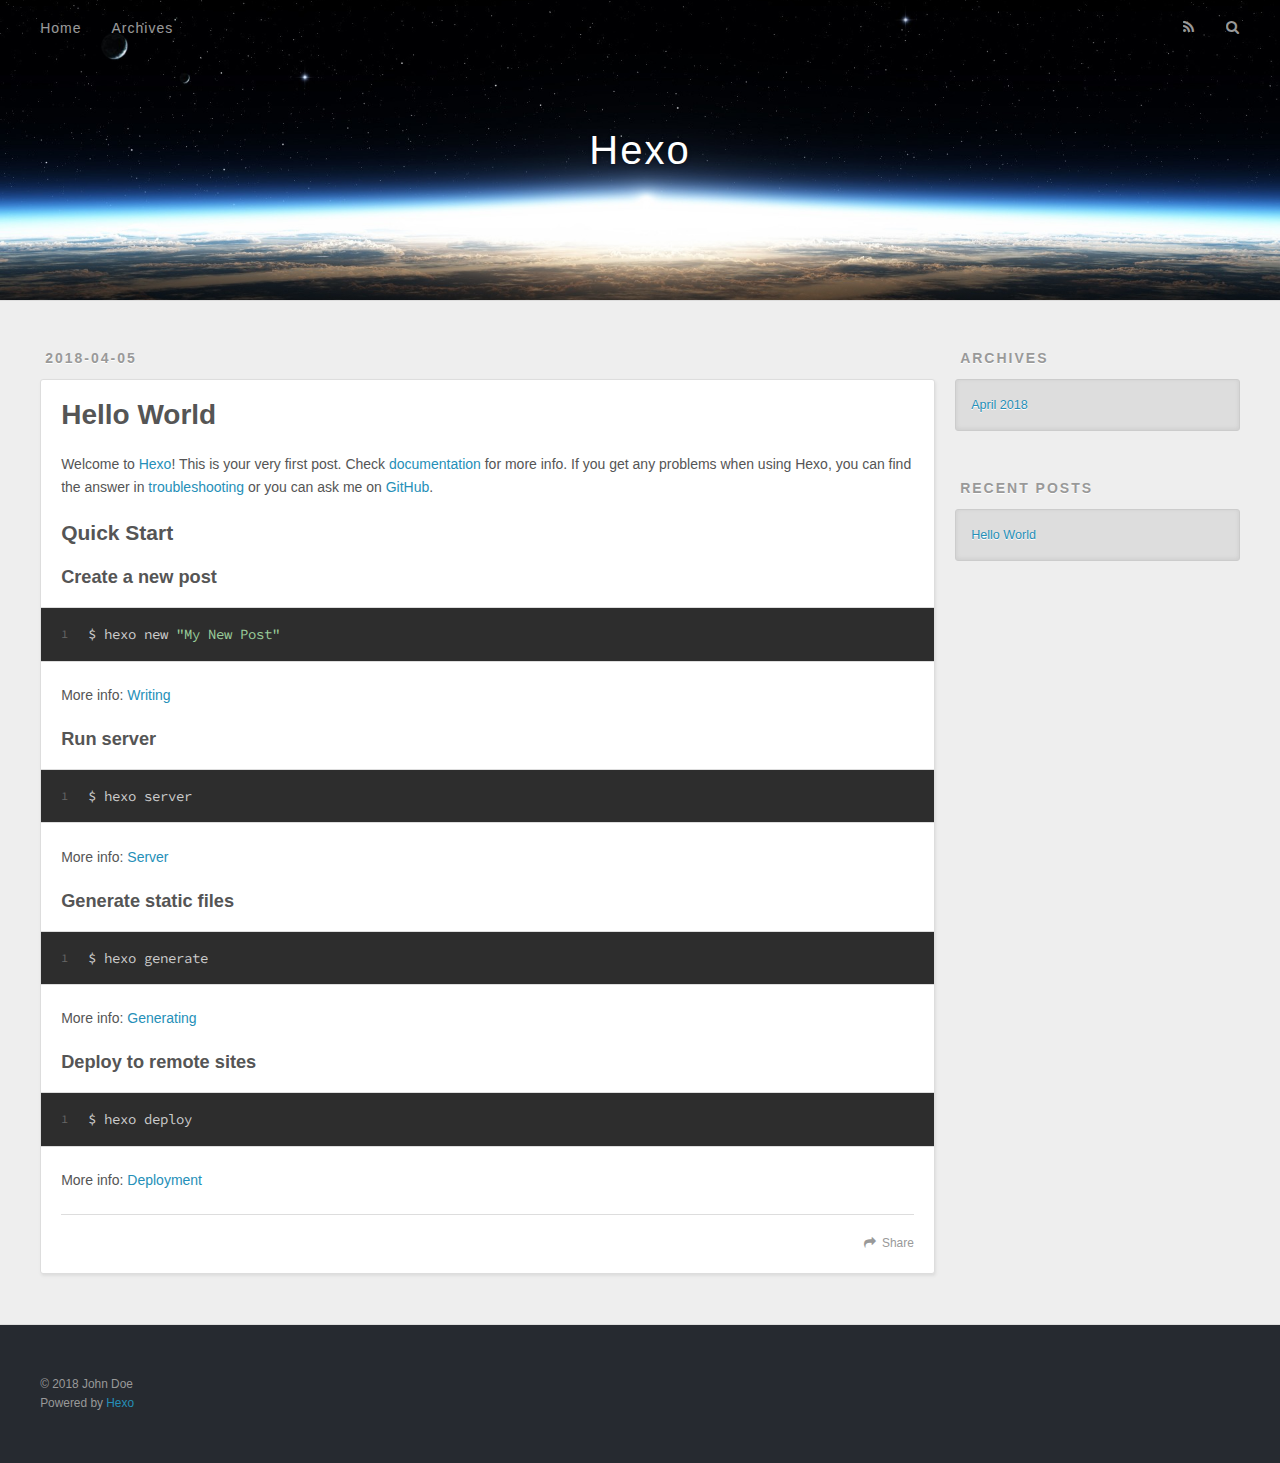
==== index.html @ ea0ecdde "Site updated: 2018-04-05 08:04:10" ====
<!DOCTYPE html>
<html>
<head>
  <meta charset="utf-8">
  

  
  <title>Hexo</title>
  <meta name="viewport" content="width=device-width, initial-scale=1, maximum-scale=1">
  <meta property="og:type" content="website">
<meta property="og:title" content="Hexo">
<meta property="og:url" content="http://yoursite.com/index.html">
<meta property="og:site_name" content="Hexo">
<meta property="og:locale" content="default">
<meta name="twitter:card" content="summary">
<meta name="twitter:title" content="Hexo">
  
    <link rel="alternate" href="/atom.xml" title="Hexo" type="application/atom+xml">
  
  
    <link rel="icon" href="/favicon.png">
  
  
    <link href="//fonts.googleapis.com/css?family=Source+Code+Pro" rel="stylesheet" type="text/css">
  
  <link rel="stylesheet" href="/css/style.css">
</head>

<body>
  <div id="container">
    <div id="wrap">
      <header id="header">
  <div id="banner"></div>
  <div id="header-outer" class="outer">
    <div id="header-title" class="inner">
      <h1 id="logo-wrap">
        <a href="/" id="logo">Hexo</a>
      </h1>
      
    </div>
    <div id="header-inner" class="inner">
      <nav id="main-nav">
        <a id="main-nav-toggle" class="nav-icon"></a>
        
          <a class="main-nav-link" href="/">Home</a>
        
          <a class="main-nav-link" href="/archives">Archives</a>
        
      </nav>
      <nav id="sub-nav">
        
          <a id="nav-rss-link" class="nav-icon" href="/atom.xml" title="RSS Feed"></a>
        
        <a id="nav-search-btn" class="nav-icon" title="Search"></a>
      </nav>
      <div id="search-form-wrap">
        <form action="//google.com/search" method="get" accept-charset="UTF-8" class="search-form"><input type="search" name="q" class="search-form-input" placeholder="Search"><button type="submit" class="search-form-submit">&#xF002;</button><input type="hidden" name="sitesearch" value="http://yoursite.com"></form>
      </div>
    </div>
  </div>
</header>
      <div class="outer">
        <section id="main">
  
    <article id="post-hello-world" class="article article-type-post" itemscope itemprop="blogPost">
  <div class="article-meta">
    <a href="/2018/04/05/hello-world/" class="article-date">
  <time datetime="2018-04-04T23:45:51.034Z" itemprop="datePublished">2018-04-05</time>
</a>
    
  </div>
  <div class="article-inner">
    
    
      <header class="article-header">
        
  
    <h1 itemprop="name">
      <a class="article-title" href="/2018/04/05/hello-world/">Hello World</a>
    </h1>
  

      </header>
    
    <div class="article-entry" itemprop="articleBody">
      
        <p>Welcome to <a href="https://hexo.io/" target="_blank" rel="noopener">Hexo</a>! This is your very first post. Check <a href="https://hexo.io/docs/" target="_blank" rel="noopener">documentation</a> for more info. If you get any problems when using Hexo, you can find the answer in <a href="https://hexo.io/docs/troubleshooting.html" target="_blank" rel="noopener">troubleshooting</a> or you can ask me on <a href="https://github.com/hexojs/hexo/issues" target="_blank" rel="noopener">GitHub</a>.</p>
<h2 id="Quick-Start"><a href="#Quick-Start" class="headerlink" title="Quick Start"></a>Quick Start</h2><h3 id="Create-a-new-post"><a href="#Create-a-new-post" class="headerlink" title="Create a new post"></a>Create a new post</h3><figure class="highlight bash"><table><tr><td class="gutter"><pre><span class="line">1</span><br></pre></td><td class="code"><pre><span class="line">$ hexo new <span class="string">"My New Post"</span></span><br></pre></td></tr></table></figure>
<p>More info: <a href="https://hexo.io/docs/writing.html" target="_blank" rel="noopener">Writing</a></p>
<h3 id="Run-server"><a href="#Run-server" class="headerlink" title="Run server"></a>Run server</h3><figure class="highlight bash"><table><tr><td class="gutter"><pre><span class="line">1</span><br></pre></td><td class="code"><pre><span class="line">$ hexo server</span><br></pre></td></tr></table></figure>
<p>More info: <a href="https://hexo.io/docs/server.html" target="_blank" rel="noopener">Server</a></p>
<h3 id="Generate-static-files"><a href="#Generate-static-files" class="headerlink" title="Generate static files"></a>Generate static files</h3><figure class="highlight bash"><table><tr><td class="gutter"><pre><span class="line">1</span><br></pre></td><td class="code"><pre><span class="line">$ hexo generate</span><br></pre></td></tr></table></figure>
<p>More info: <a href="https://hexo.io/docs/generating.html" target="_blank" rel="noopener">Generating</a></p>
<h3 id="Deploy-to-remote-sites"><a href="#Deploy-to-remote-sites" class="headerlink" title="Deploy to remote sites"></a>Deploy to remote sites</h3><figure class="highlight bash"><table><tr><td class="gutter"><pre><span class="line">1</span><br></pre></td><td class="code"><pre><span class="line">$ hexo deploy</span><br></pre></td></tr></table></figure>
<p>More info: <a href="https://hexo.io/docs/deployment.html" target="_blank" rel="noopener">Deployment</a></p>

      
    </div>
    <footer class="article-footer">
      <a data-url="http://yoursite.com/2018/04/05/hello-world/" data-id="cjflqsc130000pumabe3dm6hy" class="article-share-link">Share</a>
      
      
    </footer>
  </div>
  
</article>


  


</section>
        
          <aside id="sidebar">
  
    

  
    

  
    
  
    
  <div class="widget-wrap">
    <h3 class="widget-title">Archives</h3>
    <div class="widget">
      <ul class="archive-list"><li class="archive-list-item"><a class="archive-list-link" href="/archives/2018/04/">April 2018</a></li></ul>
    </div>
  </div>


  
    
  <div class="widget-wrap">
    <h3 class="widget-title">Recent Posts</h3>
    <div class="widget">
      <ul>
        
          <li>
            <a href="/2018/04/05/hello-world/">Hello World</a>
          </li>
        
      </ul>
    </div>
  </div>

  
</aside>
        
      </div>
      <footer id="footer">
  
  <div class="outer">
    <div id="footer-info" class="inner">
      &copy; 2018 John Doe<br>
      Powered by <a href="http://hexo.io/" target="_blank">Hexo</a>
    </div>
  </div>
</footer>
    </div>
    <nav id="mobile-nav">
  
    <a href="/" class="mobile-nav-link">Home</a>
  
    <a href="/archives" class="mobile-nav-link">Archives</a>
  
</nav>
    

<script src="//ajax.googleapis.com/ajax/libs/jquery/2.0.3/jquery.min.js"></script>


  <link rel="stylesheet" href="/fancybox/jquery.fancybox.css">
  <script src="/fancybox/jquery.fancybox.pack.js"></script>


<script src="/js/script.js"></script>



  </div>
</body>
</html>
---- css/style.css ----
body {
  width: 100%;
}
body:before,
body:after {
  content: "";
  display: table;
}
body:after {
  clear: both;
}
html,
body,
div,
span,
applet,
object,
iframe,
h1,
h2,
h3,
h4,
h5,
h6,
p,
blockquote,
pre,
a,
abbr,
acronym,
address,
big,
cite,
code,
del,
dfn,
em,
img,
ins,
kbd,
q,
s,
samp,
small,
strike,
strong,
sub,
sup,
tt,
var,
dl,
dt,
dd,
ol,
ul,
li,
fieldset,
form,
label,
legend,
table,
caption,
tbody,
tfoot,
thead,
tr,
th,
td {
  margin: 0;
  padding: 0;
  border: 0;
  outline: 0;
  font-weight: inherit;
  font-style: inherit;
  font-family: inherit;
  font-size: 100%;
  vertical-align: baseline;
}
body {
  line-height: 1;
  color: #000;
  background: #fff;
}
ol,
ul {
  list-style: none;
}
table {
  border-collapse: separate;
  border-spacing: 0;
  vertical-align: middle;
}
caption,
th,
td {
  text-align: left;
  font-weight: normal;
  vertical-align: middle;
}
a img {
  border: none;
}
input,
button {
  margin: 0;
  padding: 0;
}
input::-moz-focus-inner,
button::-moz-focus-inner {
  border: 0;
  padding: 0;
}
@font-face {
  font-family: FontAwesome;
  font-style: normal;
  font-weight: normal;
  src: url("fonts/fontawesome-webfont.eot?v=#4.0.3");
  src: url("fonts/fontawesome-webfont.eot?#iefix&v=#4.0.3") format("embedded-opentype"), url("fonts/fontawesome-webfont.woff?v=#4.0.3") format("woff"), url("fonts/fontawesome-webfont.ttf?v=#4.0.3") format("truetype"), url("fonts/fontawesome-webfont.svg#fontawesomeregular?v=#4.0.3") format("svg");
}
html,
body,
#container {
  height: 100%;
}
body {
  background: #eee;
  font: 14px -apple-system, BlinkMacSystemFont, "Segoe UI", "Roboto", "Oxygen", "Ubuntu", "Cantarell", "Fira Sans", "Droid Sans", "Helvetica Neue", sans-serif;
  -webkit-text-size-adjust: 100%;
}
.outer {
  max-width: 1220px;
  margin: 0 auto;
  padding: 0 20px;
}
.outer:before,
.outer:after {
  content: "";
  display: table;
}
.outer:after {
  clear: both;
}
.inner {
  display: inline;
  float: left;
  width: 98.33333333333333%;
  margin: 0 0.833333333333333%;
}
.left,
.alignleft {
  float: left;
}
.right,
.alignright {
  float: right;
}
.clear {
  clear: both;
}
#container {
  position: relative;
}
.mobile-nav-on {
  overflow: hidden;
}
#wrap {
  height: 100%;
  width: 100%;
  position: absolute;
  top: 0;
  left: 0;
  -webkit-transition: 0.2s ease-out;
  -moz-transition: 0.2s ease-out;
  -ms-transition: 0.2s ease-out;
  transition: 0.2s ease-out;
  z-index: 1;
  background: #eee;
}
.mobile-nav-on #wrap {
  left: 280px;
}
@media screen and (min-width: 768px) {
  #main {
    display: inline;
    float: left;
    width: 73.33333333333333%;
    margin: 0 0.833333333333333%;
  }
}
.article-date,
.article-category-link,
.archive-year,
.widget-title {
  text-decoration: none;
  text-transform: uppercase;
  letter-spacing: 2px;
  color: #999;
  margin-bottom: 1em;
  margin-left: 5px;
  line-height: 1em;
  text-shadow: 0 1px #fff;
  font-weight: bold;
}
.article-inner,
.archive-article-inner {
  background: #fff;
  -webkit-box-shadow: 1px 2px 3px #ddd;
  box-shadow: 1px 2px 3px #ddd;
  border: 1px solid #ddd;
  border-radius: 3px;
}
.article-entry h1,
.widget h1 {
  font-size: 2em;
}
.article-entry h2,
.widget h2 {
  font-size: 1.5em;
}
.article-entry h3,
.widget h3 {
  font-size: 1.3em;
}
.article-entry h4,
.widget h4 {
  font-size: 1.2em;
}
.article-entry h5,
.widget h5 {
  font-size: 1em;
}
.article-entry h6,
.widget h6 {
  font-size: 1em;
  color: #999;
}
.article-entry hr,
.widget hr {
  border: 1px dashed #ddd;
}
.article-entry strong,
.widget strong {
  font-weight: bold;
}
.article-entry em,
.widget em,
.article-entry cite,
.widget cite {
  font-style: italic;
}
.article-entry sup,
.widget sup,
.article-entry sub,
.widget sub {
  font-size: 0.75em;
  line-height: 0;
  position: relative;
  vertical-align: baseline;
}
.article-entry sup,
.widget sup {
  top: -0.5em;
}
.article-entry sub,
.widget sub {
  bottom: -0.2em;
}
.article-entry small,
.widget small {
  font-size: 0.85em;
}
.article-entry acronym,
.widget acronym,
.article-entry abbr,
.widget abbr {
  border-bottom: 1px dotted;
}
.article-entry ul,
.widget ul,
.article-entry ol,
.widget ol,
.article-entry dl,
.widget dl {
  margin: 0 20px;
  line-height: 1.6em;
}
.article-entry ul ul,
.widget ul ul,
.article-entry ol ul,
.widget ol ul,
.article-entry ul ol,
.widget ul ol,
.article-entry ol ol,
.widget ol ol {
  margin-top: 0;
  margin-bottom: 0;
}
.article-entry ul,
.widget ul {
  list-style: disc;
}
.article-entry ol,
.widget ol {
  list-style: decimal;
}
.article-entry dt,
.widget dt {
  font-weight: bold;
}
#header {
  height: 300px;
  position: relative;
  border-bottom: 1px solid #ddd;
}
#header:before,
#header:after {
  content: "";
  position: absolute;
  left: 0;
  right: 0;
  height: 40px;
}
#header:before {
  top: 0;
  background: -webkit-linear-gradient(rgba(0,0,0,0.2), transparent);
  background: -moz-linear-gradient(rgba(0,0,0,0.2), transparent);
  background: -ms-linear-gradient(rgba(0,0,0,0.2), transparent);
  background: linear-gradient(rgba(0,0,0,0.2), transparent);
}
#header:after {
  bottom: 0;
  background: -webkit-linear-gradient(transparent, rgba(0,0,0,0.2));
  background: -moz-linear-gradient(transparent, rgba(0,0,0,0.2));
  background: -ms-linear-gradient(transparent, rgba(0,0,0,0.2));
  background: linear-gradient(transparent, rgba(0,0,0,0.2));
}
#header-outer {
  height: 100%;
  position: relative;
}
#header-inner {
  position: relative;
  overflow: hidden;
}
#banner {
  position: absolute;
  top: 0;
  left: 0;
  width: 100%;
  height: 100%;
  background: url("images/banner.jpg") center #000;
  -webkit-background-size: cover;
  -moz-background-size: cover;
  background-size: cover;
  z-index: -1;
}
#header-title {
  text-align: center;
  height: 40px;
  position: absolute;
  top: 50%;
  left: 0;
  margin-top: -20px;
}
#logo,
#subtitle {
  text-decoration: none;
  color: #fff;
  font-weight: 300;
  text-shadow: 0 1px 4px rgba(0,0,0,0.3);
}
#logo {
  font-size: 40px;
  line-height: 40px;
  letter-spacing: 2px;
}
#subtitle {
  font-size: 16px;
  line-height: 16px;
  letter-spacing: 1px;
}
#subtitle-wrap {
  margin-top: 16px;
}
#main-nav {
  float: left;
  margin-left: -15px;
}
.nav-icon,
.main-nav-link {
  float: left;
  color: #fff;
  opacity: 0.6;
  text-decoration: none;
  text-shadow: 0 1px rgba(0,0,0,0.2);
  -webkit-transition: opacity 0.2s;
  -moz-transition: opacity 0.2s;
  -ms-transition: opacity 0.2s;
  transition: opacity 0.2s;
  display: block;
  padding: 20px 15px;
}
.nav-icon:hover,
.main-nav-link:hover {
  opacity: 1;
}
.nav-icon {
  font-family: FontAwesome;
  text-align: center;
  font-size: 14px;
  width: 14px;
  height: 14px;
  padding: 20px 15px;
  position: relative;
  cursor: pointer;
}
.main-nav-link {
  font-weight: 300;
  letter-spacing: 1px;
}
@media screen and (max-width: 479px) {
  .main-nav-link {
    display: none;
  }
}
#main-nav-toggle {
  display: none;
}
#main-nav-toggle:before {
  content: "\f0c9";
}
@media screen and (max-width: 479px) {
  #main-nav-toggle {
    display: block;
  }
}
#sub-nav {
  float: right;
  margin-right: -15px;
}
#nav-rss-link:before {
  content: "\f09e";
}
#nav-search-btn:before {
  content: "\f002";
}
#search-form-wrap {
  position: absolute;
  top: 15px;
  width: 150px;
  height: 30px;
  right: -150px;
  opacity: 0;
  -webkit-transition: 0.2s ease-out;
  -moz-transition: 0.2s ease-out;
  -ms-transition: 0.2s ease-out;
  transition: 0.2s ease-out;
}
#search-form-wrap.on {
  opacity: 1;
  right: 0;
}
@media screen and (max-width: 479px) {
  #search-form-wrap {
    width: 100%;
    right: -100%;
  }
}
.search-form {
  position: absolute;
  top: 0;
  left: 0;
  right: 0;
  background: #fff;
  padding: 5px 15px;
  border-radius: 15px;
  -webkit-box-shadow: 0 0 10px rgba(0,0,0,0.3);
  box-shadow: 0 0 10px rgba(0,0,0,0.3);
}
.search-form-input {
  border: none;
  background: none;
  color: #555;
  width: 100%;
  font: 13px -apple-system, BlinkMacSystemFont, "Segoe UI", "Roboto", "Oxygen", "Ubuntu", "Cantarell", "Fira Sans", "Droid Sans", "Helvetica Neue", sans-serif;
  outline: none;
}
.search-form-input::-webkit-search-results-decoration,
.search-form-input::-webkit-search-cancel-button {
  -webkit-appearance: none;
}
.search-form-submit {
  position: absolute;
  top: 50%;
  right: 10px;
  margin-top: -7px;
  font: 13px FontAwesome;
  border: none;
  background: none;
  color: #bbb;
  cursor: pointer;
}
.search-form-submit:hover,
.search-form-submit:focus {
  color: #777;
}
.article {
  margin: 50px 0;
}
.article-inner {
  overflow: hidden;
}
.article-meta:before,
.article-meta:after {
  content: "";
  display: table;
}
.article-meta:after {
  clear: both;
}
.article-date {
  float: left;
}
.article-category {
  float: left;
  line-height: 1em;
  color: #ccc;
  text-shadow: 0 1px #fff;
  margin-left: 8px;
}
.article-category:before {
  content: "\2022";
}
.article-category-link {
  margin: 0 12px 1em;
}
.article-header {
  padding: 20px 20px 0;
}
.article-title {
  text-decoration: none;
  font-size: 2em;
  font-weight: bold;
  color: #555;
  line-height: 1.1em;
  -webkit-transition: color 0.2s;
  -moz-transition: color 0.2s;
  -ms-transition: color 0.2s;
  transition: color 0.2s;
}
a.article-title:hover {
  color: #258fb8;
}
.article-entry {
  color: #555;
  padding: 0 20px;
}
.article-entry:before,
.article-entry:after {
  content: "";
  display: table;
}
.article-entry:after {
  clear: both;
}
.article-entry p,
.article-entry table {
  line-height: 1.6em;
  margin: 1.6em 0;
}
.article-entry h1,
.article-entry h2,
.article-entry h3,
.article-entry h4,
.article-entry h5,
.article-entry h6 {
  font-weight: bold;
}
.article-entry h1,
.article-entry h2,
.article-entry h3,
.article-entry h4,
.article-entry h5,
.article-entry h6 {
  line-height: 1.1em;
  margin: 1.1em 0;
}
.article-entry a {
  color: #258fb8;
  text-decoration: none;
}
.article-entry a:hover {
  text-decoration: underline;
}
.article-entry ul,
.article-entry ol,
.article-entry dl {
  margin-top: 1.6em;
  margin-bottom: 1.6em;
}
.article-entry img,
.article-entry video {
  max-width: 100%;
  height: auto;
  display: block;
  margin: auto;
}
.article-entry iframe {
  border: none;
}
.article-entry table {
  width: 100%;
  border-collapse: collapse;
  border-spacing: 0;
}
.article-entry th {
  font-weight: bold;
  border-bottom: 3px solid #ddd;
  padding-bottom: 0.5em;
}
.article-entry td {
  border-bottom: 1px solid #ddd;
  padding: 10px 0;
}
.article-entry blockquote {
  font-family: Georgia, "Times New Roman", serif;
  font-size: 1.4em;
  margin: 1.6em 20px;
  text-align: center;
}
.article-entry blockquote footer {
  font-size: 14px;
  margin: 1.6em 0;
  font-family: -apple-system, BlinkMacSystemFont, "Segoe UI", "Roboto", "Oxygen", "Ubuntu", "Cantarell", "Fira Sans", "Droid Sans", "Helvetica Neue", sans-serif;
}
.article-entry blockquote footer cite:before {
  content: "—";
  padding: 0 0.5em;
}
.article-entry .pullquote {
  text-align: left;
  width: 45%;
  margin: 0;
}
.article-entry .pullquote.left {
  margin-left: 0.5em;
  margin-right: 1em;
}
.article-entry .pullquote.right {
  margin-right: 0.5em;
  margin-left: 1em;
}
.article-entry .caption {
  color: #999;
  display: block;
  font-size: 0.9em;
  margin-top: 0.5em;
  position: relative;
  text-align: center;
}
.article-entry .video-container {
  position: relative;
  padding-top: 56.25%;
  height: 0;
  overflow: hidden;
}
.article-entry .video-container iframe,
.article-entry .video-container object,
.article-entry .video-container embed {
  position: absolute;
  top: 0;
  left: 0;
  width: 100%;
  height: 100%;
  margin-top: 0;
}
.article-more-link a {
  display: inline-block;
  line-height: 1em;
  padding: 6px 15px;
  border-radius: 15px;
  background: #eee;
  color: #999;
  text-shadow: 0 1px #fff;
  text-decoration: none;
}
.article-more-link a:hover {
  background: #258fb8;
  color: #fff;
  text-decoration: none;
  text-shadow: 0 1px #1e7293;
}
.article-footer {
  font-size: 0.85em;
  line-height: 1.6em;
  border-top: 1px solid #ddd;
  padding-top: 1.6em;
  margin: 0 20px 20px;
}
.article-footer:before,
.article-footer:after {
  content: "";
  display: table;
}
.article-footer:after {
  clear: both;
}
.article-footer a {
  color: #999;
  text-decoration: none;
}
.article-footer a:hover {
  color: #555;
}
.article-tag-list-item {
  float: left;
  margin-right: 10px;
}
.article-tag-list-link:before {
  content: "#";
}
.article-comment-link {
  float: right;
}
.article-comment-link:before {
  content: "\f075";
  font-family: FontAwesome;
  padding-right: 8px;
}
.article-share-link {
  cursor: pointer;
  float: right;
  margin-left: 20px;
}
.article-share-link:before {
  content: "\f064";
  font-family: FontAwesome;
  padding-right: 6px;
}
#article-nav {
  position: relative;
}
#article-nav:before,
#article-nav:after {
  content: "";
  display: table;
}
#article-nav:after {
  clear: both;
}
@media screen and (min-width: 768px) {
  #article-nav {
    margin: 50px 0;
  }
  #article-nav:before {
    width: 8px;
    height: 8px;
    position: absolute;
    top: 50%;
    left: 50%;
    margin-top: -4px;
    margin-left: -4px;
    content: "";
    border-radius: 50%;
    background: #ddd;
    -webkit-box-shadow: 0 1px 2px #fff;
    box-shadow: 0 1px 2px #fff;
  }
}
.article-nav-link-wrap {
  text-decoration: none;
  text-shadow: 0 1px #fff;
  color: #999;
  -webkit-box-sizing: border-box;
  -moz-box-sizing: border-box;
  box-sizing: border-box;
  margin-top: 50px;
  text-align: center;
  display: block;
}
.article-nav-link-wrap:hover {
  color: #555;
}
@media screen and (min-width: 768px) {
  .article-nav-link-wrap {
    width: 50%;
    margin-top: 0;
  }
}
@media screen and (min-width: 768px) {
  #article-nav-newer {
    float: left;
    text-align: right;
    padding-right: 20px;
  }
}
@media screen and (min-width: 768px) {
  #article-nav-older {
    float: right;
    text-align: left;
    padding-left: 20px;
  }
}
.article-nav-caption {
  text-transform: uppercase;
  letter-spacing: 2px;
  color: #ddd;
  line-height: 1em;
  font-weight: bold;
}
#article-nav-newer .article-nav-caption {
  margin-right: -2px;
}
.article-nav-title {
  font-size: 0.85em;
  line-height: 1.6em;
  margin-top: 0.5em;
}
.article-share-box {
  position: absolute;
  display: none;
  background: #fff;
  -webkit-box-shadow: 1px 2px 10px rgba(0,0,0,0.2);
  box-shadow: 1px 2px 10px rgba(0,0,0,0.2);
  border-radius: 3px;
  margin-left: -145px;
  overflow: hidden;
  z-index: 1;
}
.article-share-box.on {
  display: block;
}
.article-share-input {
  width: 100%;
  background: none;
  -webkit-box-sizing: border-box;
  -moz-box-sizing: border-box;
  box-sizing: border-box;
  font: 14px -apple-system, BlinkMacSystemFont, "Segoe UI", "Roboto", "Oxygen", "Ubuntu", "Cantarell", "Fira Sans", "Droid Sans", "Helvetica Neue", sans-serif;
  padding: 0 15px;
  color: #555;
  outline: none;
  border: 1px solid #ddd;
  border-radius: 3px 3px 0 0;
  height: 36px;
  line-height: 36px;
}
.article-share-links {
  background: #eee;
}
.article-share-links:before,
.article-share-links:after {
  content: "";
  display: table;
}
.article-share-links:after {
  clear: both;
}
.article-share-twitter,
.article-share-facebook,
.article-share-pinterest,
.article-share-google {
  width: 50px;
  height: 36px;
  display: block;
  float: left;
  position: relative;
  color: #999;
  text-shadow: 0 1px #fff;
}
.article-share-twitter:before,
.article-share-facebook:before,
.article-share-pinterest:before,
.article-share-google:before {
  font-size: 20px;
  font-family: FontAwesome;
  width: 20px;
  height: 20px;
  position: absolute;
  top: 50%;
  left: 50%;
  margin-top: -10px;
  margin-left: -10px;
  text-align: center;
}
.article-share-twitter:hover,
.article-share-facebook:hover,
.article-share-pinterest:hover,
.article-share-google:hover {
  color: #fff;
}
.article-share-twitter:before {
  content: "\f099";
}
.article-share-twitter:hover {
  background: #00aced;
  text-shadow: 0 1px #008abe;
}
.article-share-facebook:before {
  content: "\f09a";
}
.article-share-facebook:hover {
  background: #3b5998;
  text-shadow: 0 1px #2f477a;
}
.article-share-pinterest:before {
  content: "\f0d2";
}
.article-share-pinterest:hover {
  background: #cb2027;
  text-shadow: 0 1px #a21a1f;
}
.article-share-google:before {
  content: "\f0d5";
}
.article-share-google:hover {
  background: #dd4b39;
  text-shadow: 0 1px #be3221;
}
.article-gallery {
  background: #000;
  position: relative;
}
.article-gallery-photos {
  position: relative;
  overflow: hidden;
}
.article-gallery-img {
  display: none;
  max-width: 100%;
}
.article-gallery-img:first-child {
  display: block;
}
.article-gallery-img.loaded {
  position: absolute;
  display: block;
}
.article-gallery-img img {
  display: block;
  max-width: 100%;
  margin: 0 auto;
}
#comments {
  background: #fff;
  -webkit-box-shadow: 1px 2px 3px #ddd;
  box-shadow: 1px 2px 3px #ddd;
  padding: 20px;
  border: 1px solid #ddd;
  border-radius: 3px;
  margin: 50px 0;
}
#comments a {
  color: #258fb8;
}
.archives-wrap {
  margin: 50px 0;
}
.archives:before,
.archives:after {
  content: "";
  display: table;
}
.archives:after {
  clear: both;
}
.archive-year-wrap {
  margin-bottom: 1em;
}
.archives {
  -webkit-column-gap: 10px;
  -moz-column-gap: 10px;
  column-gap: 10px;
}
@media screen and (min-width: 480px) and (max-width: 767px) {
  .archives {
    -webkit-column-count: 2;
    -moz-column-count: 2;
    column-count: 2;
  }
}
@media screen and (min-width: 768px) {
  .archives {
    -webkit-column-count: 3;
    -moz-column-count: 3;
    column-count: 3;
  }
}
.archive-article {
  -webkit-column-break-inside: avoid;
  page-break-inside: avoid;
  overflow: hidden;
  break-inside: avoid-column;
}
.archive-article-inner {
  padding: 10px;
  margin-bottom: 15px;
}
.archive-article-title {
  text-decoration: none;
  font-weight: bold;
  color: #555;
  -webkit-transition: color 0.2s;
  -moz-transition: color 0.2s;
  -ms-transition: color 0.2s;
  transition: color 0.2s;
  line-height: 1.6em;
}
.archive-article-title:hover {
  color: #258fb8;
}
.archive-article-footer {
  margin-top: 1em;
}
.archive-article-date {
  color: #999;
  text-decoration: none;
  font-size: 0.85em;
  line-height: 1em;
  margin-bottom: 0.5em;
  display: block;
}
#page-nav {
  margin: 50px auto;
  background: #fff;
  -webkit-box-shadow: 1px 2px 3px #ddd;
  box-shadow: 1px 2px 3px #ddd;
  border: 1px solid #ddd;
  border-radius: 3px;
  text-align: center;
  color: #999;
  overflow: hidden;
}
#page-nav:before,
#page-nav:after {
  content: "";
  display: table;
}
#page-nav:after {
  clear: both;
}
#page-nav a,
#page-nav span {
  padding: 10px 20px;
  line-height: 1;
  height: 2ex;
}
#page-nav a {
  color: #999;
  text-decoration: none;
}
#page-nav a:hover {
  background: #999;
  color: #fff;
}
#page-nav .prev {
  float: left;
}
#page-nav .next {
  float: right;
}
#page-nav .page-number {
  display: inline-block;
}
@media screen and (max-width: 479px) {
  #page-nav .page-number {
    display: none;
  }
}
#page-nav .current {
  color: #555;
  font-weight: bold;
}
#page-nav .space {
  color: #ddd;
}
#footer {
  background: #262a30;
  padding: 50px 0;
  border-top: 1px solid #ddd;
  color: #999;
}
#footer a {
  color: #258fb8;
  text-decoration: none;
}
#footer a:hover {
  text-decoration: underline;
}
#footer-info {
  line-height: 1.6em;
  font-size: 0.85em;
}
.article-entry pre,
.article-entry .highlight {
  background: #2d2d2d;
  margin: 0 -20px;
  padding: 15px 20px;
  border-style: solid;
  border-color: #ddd;
  border-width: 1px 0;
  overflow: auto;
  color: #ccc;
  line-height: 22.400000000000002px;
}
.article-entry .highlight .gutter pre,
.article-entry .gist .gist-file .gist-data .line-numbers {
  color: #666;
  font-size: 0.85em;
}
.article-entry pre,
.article-entry code {
  font-family: "Source Code Pro", Consolas, Monaco, Menlo, Consolas, monospace;
}
.article-entry code {
  background: #eee;
  text-shadow: 0 1px #fff;
  padding: 0 0.3em;
}
.article-entry pre code {
  background: none;
  text-shadow: none;
  padding: 0;
}
.article-entry .highlight pre {
  border: none;
  margin: 0;
  padding: 0;
}
.article-entry .highlight table {
  margin: 0;
  width: auto;
}
.article-entry .highlight td {
  border: none;
  padding: 0;
}
.article-entry .highlight figcaption {
  font-size: 0.85em;
  color: #999;
  line-height: 1em;
  margin-bottom: 1em;
}
.article-entry .highlight figcaption:before,
.article-entry .highlight figcaption:after {
  content: "";
  display: table;
}
.article-entry .highlight figcaption:after {
  clear: both;
}
.article-entry .highlight figcaption a {
  float: right;
}
.article-entry .highlight .gutter pre {
  text-align: right;
  padding-right: 20px;
}
.article-entry .highlight .line {
  height: 22.400000000000002px;
}
.article-entry .highlight .line.marked {
  background: #515151;
}
.article-entry .gist {
  margin: 0 -20px;
  border-style: solid;
  border-color: #ddd;
  border-width: 1px 0;
  background: #2d2d2d;
  padding: 15px 20px 15px 0;
}
.article-entry .gist .gist-file {
  border: none;
  font-family: "Source Code Pro", Consolas, Monaco, Menlo, Consolas, monospace;
  margin: 0;
}
.article-entry .gist .gist-file .gist-data {
  background: none;
  border: none;
}
.article-entry .gist .gist-file .gist-data .line-numbers {
  background: none;
  border: none;
  padding: 0 20px 0 0;
}
.article-entry .gist .gist-file .gist-data .line-data {
  padding: 0 !important;
}
.article-entry .gist .gist-file .highlight {
  margin: 0;
  padding: 0;
  border: none;
}
.article-entry .gist .gist-file .gist-meta {
  background: #2d2d2d;
  color: #999;
  font: 0.85em -apple-system, BlinkMacSystemFont, "Segoe UI", "Roboto", "Oxygen", "Ubuntu", "Cantarell", "Fira Sans", "Droid Sans", "Helvetica Neue", sans-serif;
  text-shadow: 0 0;
  padding: 0;
  margin-top: 1em;
  margin-left: 20px;
}
.article-entry .gist .gist-file .gist-meta a {
  color: #258fb8;
  font-weight: normal;
}
.article-entry .gist .gist-file .gist-meta a:hover {
  text-decoration: underline;
}
pre .comment,
pre .title {
  color: #999;
}
pre .variable,
pre .attribute,
pre .tag,
pre .regexp,
pre .ruby .constant,
pre .xml .tag .title,
pre .xml .pi,
pre .xml .doctype,
pre .html .doctype,
pre .css .id,
pre .css .class,
pre .css .pseudo {
  color: #f2777a;
}
pre .number,
pre .preprocessor,
pre .built_in,
pre .literal,
pre .params,
pre .constant {
  color: #f99157;
}
pre .class,
pre .ruby .class .title,
pre .css .rules .attribute {
  color: #9c9;
}
pre .string,
pre .value,
pre .inheritance,
pre .header,
pre .ruby .symbol,
pre .xml .cdata {
  color: #9c9;
}
pre .css .hexcolor {
  color: #6cc;
}
pre .function,
pre .python .decorator,
pre .python .title,
pre .ruby .function .title,
pre .ruby .title .keyword,
pre .perl .sub,
pre .javascript .title,
pre .coffeescript .title {
  color: #69c;
}
pre .keyword,
pre .javascript .function {
  color: #c9c;
}
@media screen and (max-width: 479px) {
  #mobile-nav {
    position: absolute;
    top: 0;
    left: 0;
    width: 280px;
    height: 100%;
    background: #191919;
    border-right: 1px solid #fff;
  }
}
@media screen and (max-width: 479px) {
  .mobile-nav-link {
    display: block;
    color: #999;
    text-decoration: none;
    padding: 15px 20px;
    font-weight: bold;
  }
  .mobile-nav-link:hover {
    color: #fff;
  }
}
@media screen and (min-width: 768px) {
  #sidebar {
    display: inline;
    float: left;
    width: 23.333333333333332%;
    margin: 0 0.833333333333333%;
  }
}
.widget-wrap {
  margin: 50px 0;
}
.widget {
  color: #777;
  text-shadow: 0 1px #fff;
  background: #ddd;
  -webkit-box-shadow: 0 -1px 4px #ccc inset;
  box-shadow: 0 -1px 4px #ccc inset;
  border: 1px solid #ccc;
  padding: 15px;
  border-radius: 3px;
}
.widget a {
  color: #258fb8;
  text-decoration: none;
}
.widget a:hover {
  text-decoration: underline;
}
.widget ul ul,
.widget ol ul,
.widget dl ul,
.widget ul ol,
.widget ol ol,
.widget dl ol,
.widget ul dl,
.widget ol dl,
.widget dl dl {
  margin-left: 15px;
  list-style: disc;
}
.widget {
  line-height: 1.6em;
  word-wrap: break-word;
  font-size: 0.9em;
}
.widget ul,
.widget ol {
  list-style: none;
  margin: 0;
}
.widget ul ul,
.widget ol ul,
.widget ul ol,
.widget ol ol {
  margin: 0 20px;
}
.widget ul ul,
.widget ol ul {
  list-style: disc;
}
.widget ul ol,
.widget ol ol {
  list-style: decimal;
}
.category-list-count,
.tag-list-count,
.archive-list-count {
  padding-left: 5px;
  color: #999;
  font-size: 0.85em;
}
.category-list-count:before,
.tag-list-count:before,
.archive-list-count:before {
  content: "(";
}
.category-list-count:after,
.tag-list-count:after,
.archive-list-count:after {
  content: ")";
}
.tagcloud a {
  margin-right: 5px;
  display: inline-block;
}
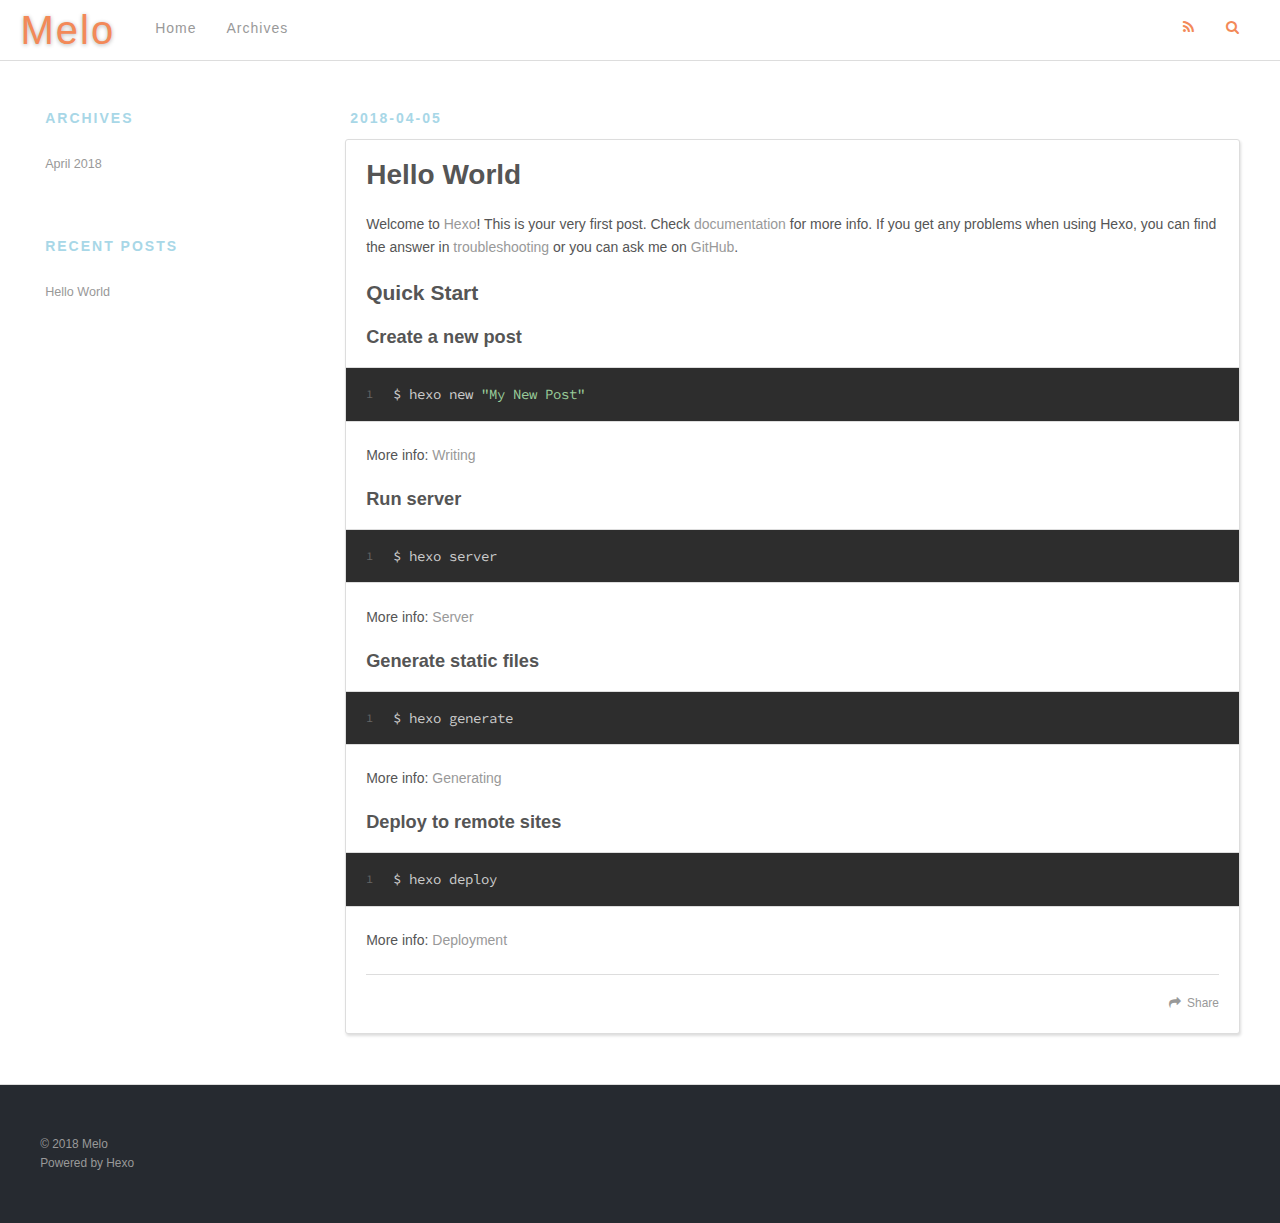
==== commit 7c23f0c5: "Site updated: 2018-04-14 23:00:27" ====
--- a/index.html
+++ b/index.html
@@ -5,17 +5,17 @@
   
 
   
-  <title>Hexo</title>
+  <title>Melo</title>
   <meta name="viewport" content="width=device-width, initial-scale=1, maximum-scale=1">
   <meta property="og:type" content="website">
-<meta property="og:title" content="Hexo">
+<meta property="og:title" content="Melo">
 <meta property="og:url" content="http://yoursite.com/index.html">
-<meta property="og:site_name" content="Hexo">
+<meta property="og:site_name" content="Melo">
 <meta property="og:locale" content="default">
 <meta name="twitter:card" content="summary">
-<meta name="twitter:title" content="Hexo">
+<meta name="twitter:title" content="Melo">
   
-    <link rel="alternate" href="/atom.xml" title="Hexo" type="application/atom+xml">
+    <link rel="alternate" href="/atom.xml" title="Melo" type="application/atom+xml">
   
   
     <link rel="icon" href="/favicon.png">
@@ -34,7 +34,7 @@
   <div id="header-outer" class="outer">
     <div id="header-title" class="inner">
       <h1 id="logo-wrap">
-        <a href="/" id="logo">Hexo</a>
+        <a href="/" id="logo">Melo</a>
       </h1>
       
     </div>
@@ -97,7 +97,7 @@
       
     </div>
     <footer class="article-footer">
-      <a data-url="http://yoursite.com/2018/04/05/hello-world/" data-id="cjflqsc130000pumabe3dm6hy" class="article-share-link">Share</a>
+      <a data-url="http://yoursite.com/2018/04/05/hello-world/" data-id="cjfzid97i0000b2ma38nolhjc" class="article-share-link">Share</a>
       
       
     </footer>
@@ -153,7 +153,7 @@
   
   <div class="outer">
     <div id="footer-info" class="inner">
-      &copy; 2018 John Doe<br>
+      &copy; 2018 Melo<br>
       Powered by <a href="http://hexo.io/" target="_blank">Hexo</a>
     </div>
   </div>
--- a/css/style.css
+++ b/css/style.css
@@ -123,8 +123,8 @@
   height: 100%;
 }
 body {
-  background: #eee;
-  font: 14px -apple-system, BlinkMacSystemFont, "Segoe UI", "Roboto", "Oxygen", "Ubuntu", "Cantarell", "Fira Sans", "Droid Sans", "Helvetica Neue", sans-serif;
+  background: #fff;
+  font: 14px Arial, "PingFang SC", "Hiragino Sans GB", "Microsoft YaHei";
   -webkit-text-size-adjust: 100%;
 }
 .outer {
@@ -174,7 +174,7 @@
   -ms-transition: 0.2s ease-out;
   transition: 0.2s ease-out;
   z-index: 1;
-  background: #eee;
+  background: #fff;
 }
 .mobile-nav-on #wrap {
   left: 280px;
@@ -185,6 +185,11 @@
     float: left;
     width: 73.33333333333333%;
     margin: 0 0.833333333333333%;
+  }
+}
+@media screen and (min-width: 768px) {
+  #main {
+    float: right;
   }
 }
 .article-date,
@@ -194,11 +199,10 @@
   text-decoration: none;
   text-transform: uppercase;
   letter-spacing: 2px;
-  color: #999;
+  color: #a8d7e7;
   margin-bottom: 1em;
   margin-left: 5px;
   line-height: 1em;
-  text-shadow: 0 1px #fff;
   font-weight: bold;
 }
 .article-inner,
@@ -308,31 +312,10 @@
   font-weight: bold;
 }
 #header {
-  height: 300px;
+  height: 60px;
   position: relative;
   border-bottom: 1px solid #ddd;
-}
-#header:before,
-#header:after {
-  content: "";
-  position: absolute;
-  left: 0;
-  right: 0;
-  height: 40px;
-}
-#header:before {
-  top: 0;
-  background: -webkit-linear-gradient(rgba(0,0,0,0.2), transparent);
-  background: -moz-linear-gradient(rgba(0,0,0,0.2), transparent);
-  background: -ms-linear-gradient(rgba(0,0,0,0.2), transparent);
-  background: linear-gradient(rgba(0,0,0,0.2), transparent);
-}
-#header:after {
-  bottom: 0;
-  background: -webkit-linear-gradient(transparent, rgba(0,0,0,0.2));
-  background: -moz-linear-gradient(transparent, rgba(0,0,0,0.2));
-  background: -ms-linear-gradient(transparent, rgba(0,0,0,0.2));
-  background: linear-gradient(transparent, rgba(0,0,0,0.2));
+  background: #fff;
 }
 #header-outer {
   height: 100%;
@@ -355,7 +338,6 @@
   z-index: -1;
 }
 #header-title {
-  text-align: center;
   height: 40px;
   position: absolute;
   top: 50%;
@@ -365,7 +347,7 @@
 #logo,
 #subtitle {
   text-decoration: none;
-  color: #fff;
+  color: #f38958;
   font-weight: 300;
   text-shadow: 0 1px 4px rgba(0,0,0,0.3);
 }
@@ -384,15 +366,13 @@
 }
 #main-nav {
   float: left;
-  margin-left: -15px;
+  margin-left: 100px;
 }
 .nav-icon,
 .main-nav-link {
   float: left;
-  color: #fff;
-  opacity: 0.6;
+  color: #999;
   text-decoration: none;
-  text-shadow: 0 1px rgba(0,0,0,0.2);
   -webkit-transition: opacity 0.2s;
   -moz-transition: opacity 0.2s;
   -ms-transition: opacity 0.2s;
@@ -440,9 +420,11 @@
 }
 #nav-rss-link:before {
   content: "\f09e";
+  color: #f38958;
 }
 #nav-search-btn:before {
   content: "\f002";
+  color: #f38958;
 }
 #search-form-wrap {
   position: absolute;
@@ -482,7 +464,7 @@
   background: none;
   color: #555;
   width: 100%;
-  font: 13px -apple-system, BlinkMacSystemFont, "Segoe UI", "Roboto", "Oxygen", "Ubuntu", "Cantarell", "Fira Sans", "Droid Sans", "Helvetica Neue", sans-serif;
+  font: 13px Arial, "PingFang SC", "Hiragino Sans GB", "Microsoft YaHei";
   outline: none;
 }
 .search-form-input::-webkit-search-results-decoration,
@@ -549,7 +531,7 @@
   transition: color 0.2s;
 }
 a.article-title:hover {
-  color: #258fb8;
+  color: #999;
 }
 .article-entry {
   color: #555;
@@ -586,7 +568,7 @@
   margin: 1.1em 0;
 }
 .article-entry a {
-  color: #258fb8;
+  color: #999;
   text-decoration: none;
 }
 .article-entry a:hover {
@@ -623,7 +605,7 @@
   padding: 10px 0;
 }
 .article-entry blockquote {
-  font-family: Georgia, "Times New Roman", serif;
+  font-family: Arial, "Times New Roman", serif;
   font-size: 1.4em;
   margin: 1.6em 20px;
   text-align: center;
@@ -631,7 +613,7 @@
 .article-entry blockquote footer {
   font-size: 14px;
   margin: 1.6em 0;
-  font-family: -apple-system, BlinkMacSystemFont, "Segoe UI", "Roboto", "Oxygen", "Ubuntu", "Cantarell", "Fira Sans", "Droid Sans", "Helvetica Neue", sans-serif;
+  font-family: Arial, "PingFang SC", "Hiragino Sans GB", "Microsoft YaHei";
 }
 .article-entry blockquote footer cite:before {
   content: "—";
@@ -679,16 +661,16 @@
   line-height: 1em;
   padding: 6px 15px;
   border-radius: 15px;
-  background: #eee;
+  background: #fff;
   color: #999;
   text-shadow: 0 1px #fff;
   text-decoration: none;
 }
 .article-more-link a:hover {
-  background: #258fb8;
+  background: #999;
   color: #fff;
   text-decoration: none;
-  text-shadow: 0 1px #1e7293;
+  text-shadow: 0 1px #7a7a7a;
 }
 .article-footer {
   font-size: 0.85em;
@@ -836,7 +818,7 @@
   -webkit-box-sizing: border-box;
   -moz-box-sizing: border-box;
   box-sizing: border-box;
-  font: 14px -apple-system, BlinkMacSystemFont, "Segoe UI", "Roboto", "Oxygen", "Ubuntu", "Cantarell", "Fira Sans", "Droid Sans", "Helvetica Neue", sans-serif;
+  font: 14px Arial, "PingFang SC", "Hiragino Sans GB", "Microsoft YaHei";
   padding: 0 15px;
   color: #555;
   outline: none;
@@ -846,7 +828,7 @@
   line-height: 36px;
 }
 .article-share-links {
-  background: #eee;
+  background: #fff;
 }
 .article-share-links:before,
 .article-share-links:after {
@@ -951,7 +933,7 @@
   margin: 50px 0;
 }
 #comments a {
-  color: #258fb8;
+  color: #999;
 }
 .archives-wrap {
   margin: 50px 0;
@@ -1007,7 +989,7 @@
   line-height: 1.6em;
 }
 .archive-article-title:hover {
-  color: #258fb8;
+  color: #999;
 }
 .archive-article-footer {
   margin-top: 1em;
@@ -1081,7 +1063,7 @@
   color: #999;
 }
 #footer a {
-  color: #258fb8;
+  color: #999;
   text-decoration: none;
 }
 #footer a:hover {
@@ -1113,7 +1095,7 @@
   font-family: "Source Code Pro", Consolas, Monaco, Menlo, Consolas, monospace;
 }
 .article-entry code {
-  background: #eee;
+  background: #fff;
   text-shadow: 0 1px #fff;
   padding: 0 0.3em;
 }
@@ -1195,14 +1177,14 @@
 .article-entry .gist .gist-file .gist-meta {
   background: #2d2d2d;
   color: #999;
-  font: 0.85em -apple-system, BlinkMacSystemFont, "Segoe UI", "Roboto", "Oxygen", "Ubuntu", "Cantarell", "Fira Sans", "Droid Sans", "Helvetica Neue", sans-serif;
+  font: 0.85em Arial, "PingFang SC", "Hiragino Sans GB", "Microsoft YaHei";
   text-shadow: 0 0;
   padding: 0;
   margin-top: 1em;
   margin-left: 20px;
 }
 .article-entry .gist .gist-file .gist-meta a {
-  color: #258fb8;
+  color: #999;
   font-weight: normal;
 }
 .article-entry .gist .gist-file .gist-meta a:hover {
@@ -1300,16 +1282,10 @@
 }
 .widget {
   color: #777;
-  text-shadow: 0 1px #fff;
-  background: #ddd;
-  -webkit-box-shadow: 0 -1px 4px #ccc inset;
-  box-shadow: 0 -1px 4px #ccc inset;
-  border: 1px solid #ccc;
-  padding: 15px;
-  border-radius: 3px;
+  padding: 15px 5px;
 }
 .widget a {
-  color: #258fb8;
+  color: #999;
   text-decoration: none;
 }
 .widget a:hover {
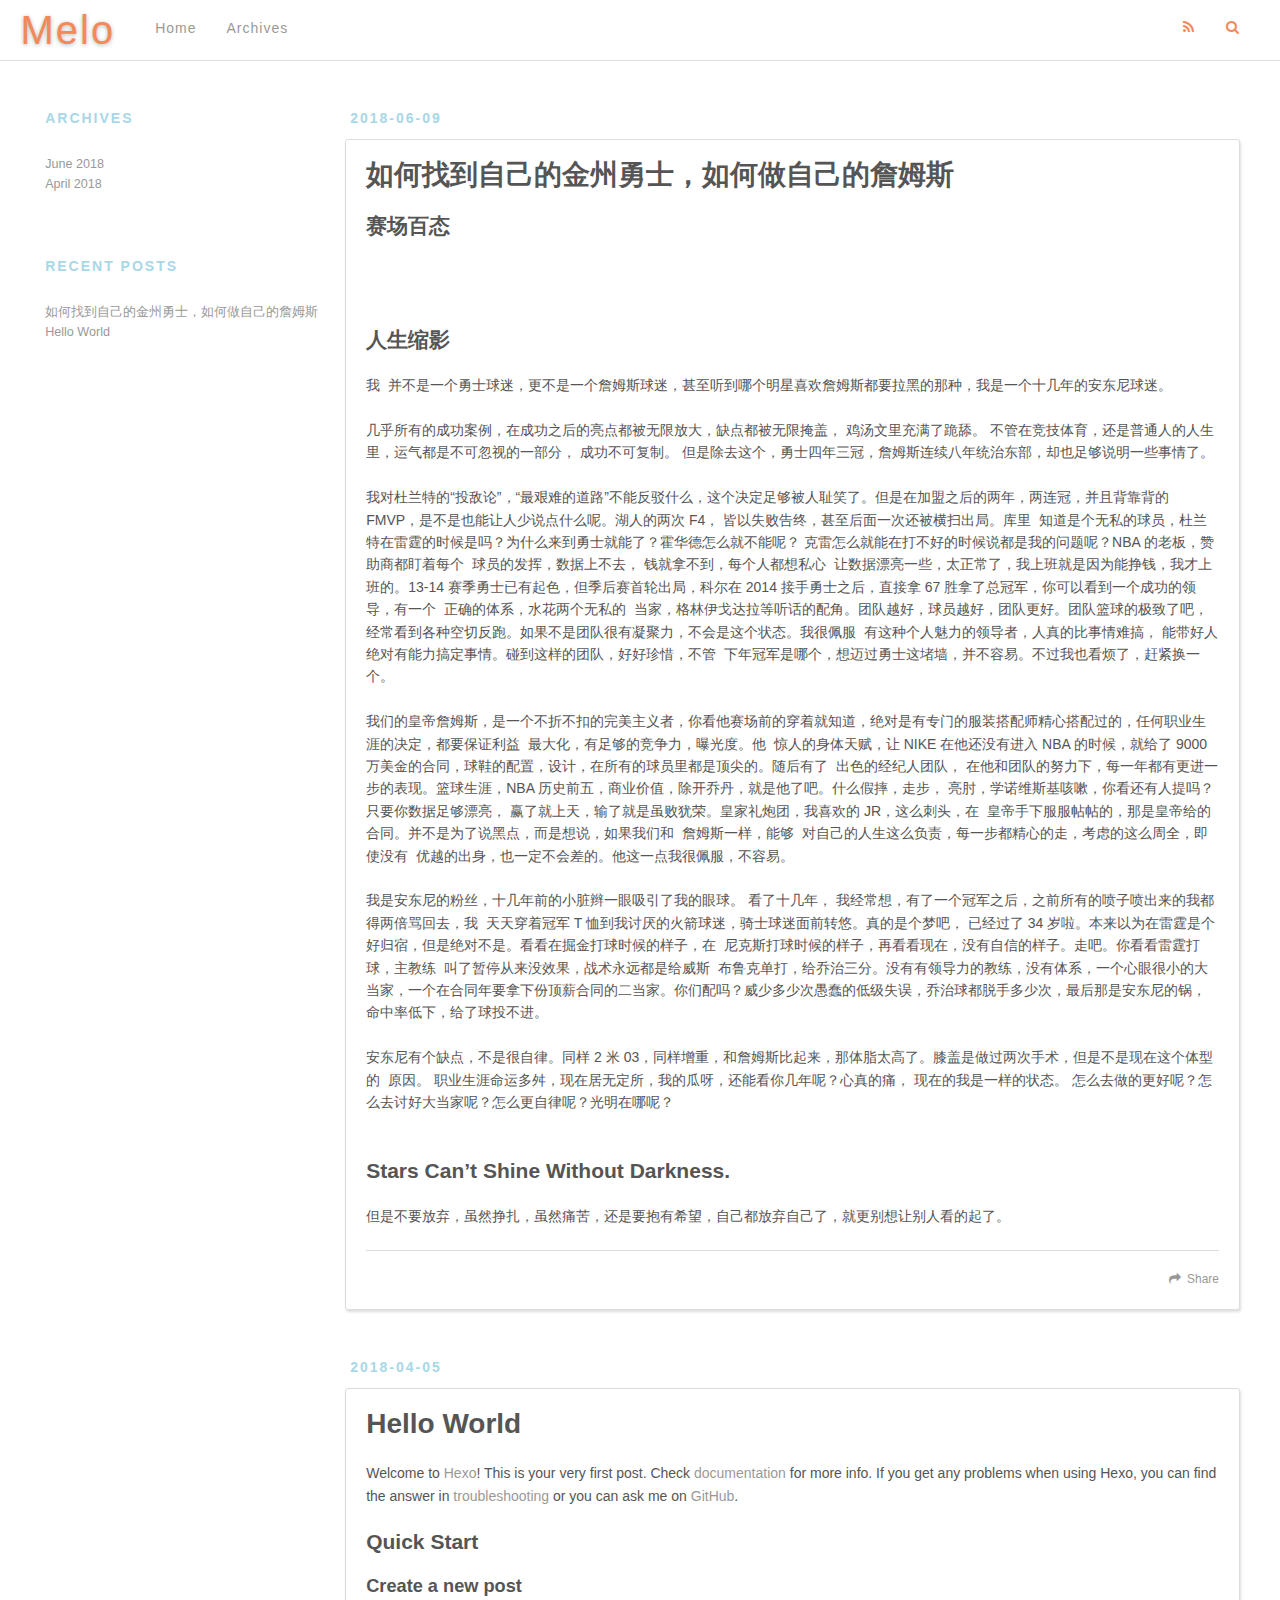
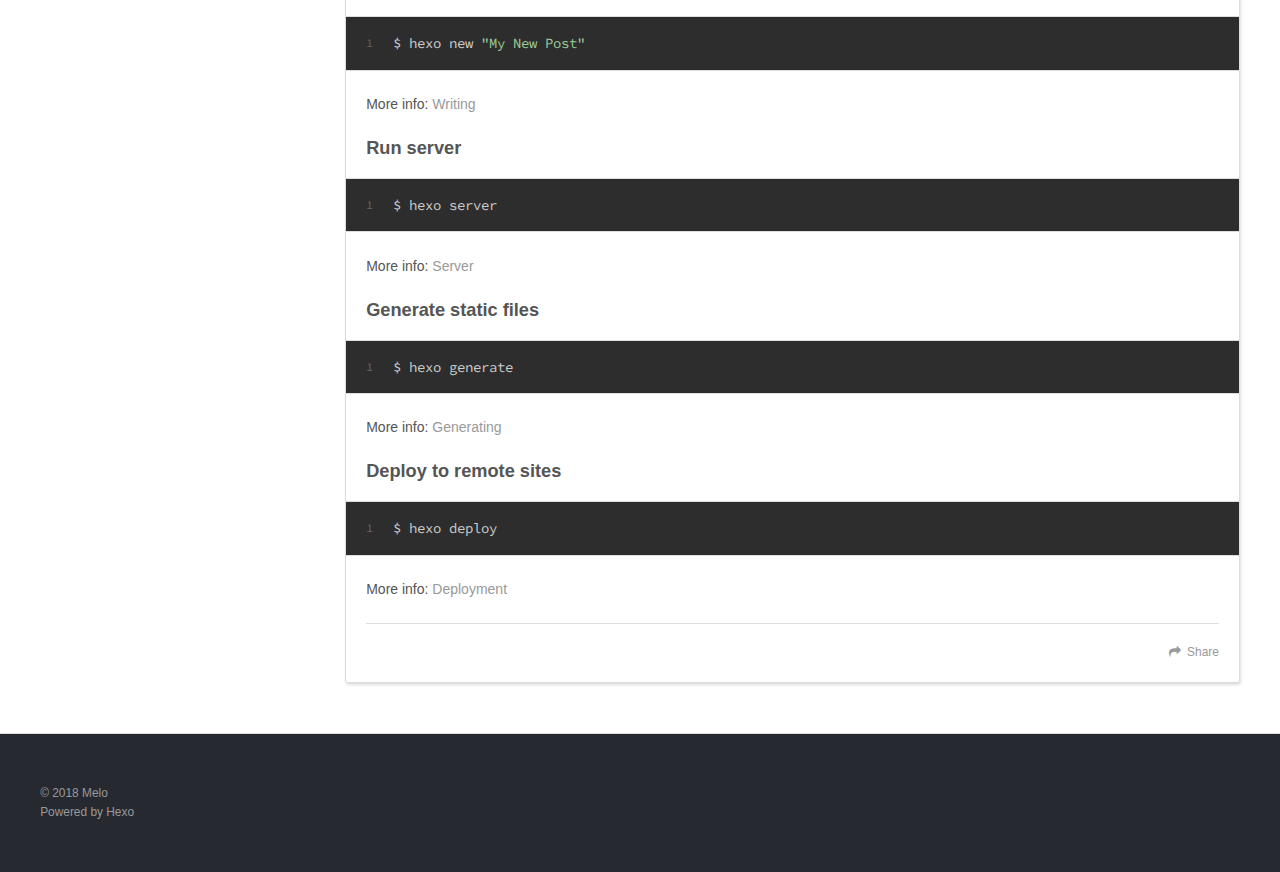
==== commit 8a49271a: "Site updated: 2018-06-09 23:30:06" ====
--- a/index.html
+++ b/index.html
@@ -62,6 +62,51 @@
       <div class="outer">
         <section id="main">
   
+    <article id="post-如何找到自己的金州勇士，如何做自己的詹姆斯" class="article article-type-post" itemscope itemprop="blogPost">
+  <div class="article-meta">
+    <a href="/2018/06/09/如何找到自己的金州勇士，如何做自己的詹姆斯/" class="article-date">
+  <time datetime="2018-06-09T13:39:41.000Z" itemprop="datePublished">2018-06-09</time>
+</a>
+    
+  </div>
+  <div class="article-inner">
+    
+    
+      <header class="article-header">
+        
+  
+    <h1 itemprop="name">
+      <a class="article-title" href="/2018/06/09/如何找到自己的金州勇士，如何做自己的詹姆斯/">如何找到自己的金州勇士，如何做自己的詹姆斯</a>
+    </h1>
+  
+
+      </header>
+    
+    <div class="article-entry" itemprop="articleBody">
+      
+        <h2 id="赛场百态"><a href="#赛场百态" class="headerlink" title="赛场百态"></a>赛场百态</h2><p><img src="/images/nba3.jpg" alt=""><br><img src="/images/nba4.jpg" alt=""><br><img src="/images/nba1.jpg" alt=""></p>
+<h2 id="人生缩影"><a href="#人生缩影" class="headerlink" title="人生缩影"></a>人生缩影</h2><p>我  并不是一个勇士球迷，更不是一个詹姆斯球迷，甚至听到哪个明星喜欢詹姆斯都要拉黑的那种，我是一个十几年的安东尼球迷。</p>
+<p>几乎所有的成功案例，在成功之后的亮点都被无限放大，缺点都被无限掩盖， 鸡汤文里充满了跪舔。 不管在竞技体育，还是普通人的人生里，运气都是不可忽视的一部分， 成功不可复制。 但是除去这个，勇士四年三冠，詹姆斯连续八年统治东部，却也足够说明一些事情了。</p>
+<p>我对杜兰特的“投敌论”，“最艰难的道路”不能反驳什么，这个决定足够被人耻笑了。但是在加盟之后的两年，两连冠，并且背靠背的 FMVP，是不是也能让人少说点什么呢。湖人的两次 F4， 皆以失败告终，甚至后面一次还被横扫出局。库里  知道是个无私的球员，杜兰特在雷霆的时候是吗？为什么来到勇士就能了？霍华德怎么就不能呢？ 克雷怎么就能在打不好的时候说都是我的问题呢？NBA 的老板，赞助商都盯着每个  球员的发挥，数据上不去， 钱就拿不到，每个人都想私心  让数据漂亮一些，太正常了，我上班就是因为能挣钱，我才上班的。13-14 赛季勇士已有起色，但季后赛首轮出局，科尔在 2014 接手勇士之后，直接拿 67 胜拿了总冠军，你可以看到一个成功的领导，有一个  正确的体系，水花两个无私的  当家，格林伊戈达拉等听话的配角。团队越好，球员越好，团队更好。团队篮球的极致了吧，经常看到各种空切反跑。如果不是团队很有凝聚力，不会是这个状态。我很佩服  有这种个人魅力的领导者，人真的比事情难搞， 能带好人绝对有能力搞定事情。碰到这样的团队，好好珍惜，不管  下年冠军是哪个，想迈过勇士这堵墙，并不容易。不过我也看烦了，赶紧换一个。</p>
+<p>我们的皇帝詹姆斯，是一个不折不扣的完美主义者，你看他赛场前的穿着就知道，绝对是有专门的服装搭配师精心搭配过的，任何职业生涯的决定，都要保证利益  最大化，有足够的竞争力，曝光度。他  惊人的身体天赋，让 NIKE 在他还没有进入 NBA 的时候，就给了 9000 万美金的合同，球鞋的配置，设计，在所有的球员里都是顶尖的。随后有了  出色的经纪人团队， 在他和团队的努力下，每一年都有更进一步的表现。篮球生涯，NBA 历史前五，商业价值，除开乔丹，就是他了吧。什么假摔，走步， 亮肘，学诺维斯基咳嗽，你看还有人提吗？ 只要你数据足够漂亮， 赢了就上天，输了就是虽败犹荣。皇家礼炮团，我喜欢的 JR，这么刺头，在  皇帝手下服服帖帖的，那是皇帝给的合同。并不是为了说黑点，而是想说，如果我们和  詹姆斯一样，能够  对自己的人生这么负责，每一步都精心的走，考虑的这么周全，即使没有  优越的出身，也一定不会差的。他这一点我很佩服，不容易。</p>
+<p>我是安东尼的粉丝，十几年前的小脏辫一眼吸引了我的眼球。 看了十几年， 我经常想，有了一个冠军之后，之前所有的喷子喷出来的我都得两倍骂回去，我  天天穿着冠军 T 恤到我讨厌的火箭球迷，骑士球迷面前转悠。真的是个梦吧， 已经过了 34 岁啦。本来以为在雷霆是个好归宿，但是绝对不是。看看在掘金打球时候的样子，在  尼克斯打球时候的样子，再看看现在，没有自信的样子。走吧。你看看雷霆打球，主教练  叫了暂停从来没效果，战术永远都是给威斯  布鲁克单打，给乔治三分。没有有领导力的教练，没有体系，一个心眼很小的大当家，一个在合同年要拿下份顶薪合同的二当家。你们配吗？威少多少次愚蠢的低级失误，乔治球都脱手多少次，最后那是安东尼的锅，命中率低下，给了球投不进。</p>
+<p>安东尼有个缺点，不是很自律。同样 2 米 03，同样增重，和詹姆斯比起来，那体脂太高了。膝盖是做过两次手术，但是不是现在这个体型的  原因。 职业生涯命运多舛，现在居无定所，我的瓜呀，还能看你几年呢？心真的痛， 现在的我是一样的状态。 怎么去做的更好呢？怎么去讨好大当家呢？怎么更自律呢？光明在哪呢？</p>
+<p><img src="/images/my.jpeg" alt=""></p>
+<h2 id="Stars-Can’t-Shine-Without-Darkness"><a href="#Stars-Can’t-Shine-Without-Darkness" class="headerlink" title="Stars Can’t Shine Without Darkness."></a>Stars Can’t Shine Without Darkness.</h2><p>但是不要放弃，虽然挣扎，虽然痛苦，还是要抱有希望，自己都放弃自己了，就更别想让别人看的起了。</p>
+
+      
+    </div>
+    <footer class="article-footer">
+      <a data-url="http://yoursite.com/2018/06/09/如何找到自己的金州勇士，如何做自己的詹姆斯/" data-id="cji7k380u0001d4maw5ei6msa" class="article-share-link">Share</a>
+      
+      
+    </footer>
+  </div>
+  
+</article>
+
+
+  
     <article id="post-hello-world" class="article article-type-post" itemscope itemprop="blogPost">
   <div class="article-meta">
     <a href="/2018/04/05/hello-world/" class="article-date">
@@ -97,7 +142,7 @@
       
     </div>
     <footer class="article-footer">
-      <a data-url="http://yoursite.com/2018/04/05/hello-world/" data-id="cjfzid97i0000b2ma38nolhjc" class="article-share-link">Share</a>
+      <a data-url="http://yoursite.com/2018/04/05/hello-world/" data-id="cji7k380q0000d4ma186mkdbm" class="article-share-link">Share</a>
       
       
     </footer>
@@ -125,7 +170,7 @@
   <div class="widget-wrap">
     <h3 class="widget-title">Archives</h3>
     <div class="widget">
-      <ul class="archive-list"><li class="archive-list-item"><a class="archive-list-link" href="/archives/2018/04/">April 2018</a></li></ul>
+      <ul class="archive-list"><li class="archive-list-item"><a class="archive-list-link" href="/archives/2018/06/">June 2018</a></li><li class="archive-list-item"><a class="archive-list-link" href="/archives/2018/04/">April 2018</a></li></ul>
     </div>
   </div>
 
@@ -138,6 +183,10 @@
       <ul>
         
           <li>
+            <a href="/2018/06/09/如何找到自己的金州勇士，如何做自己的詹姆斯/">如何找到自己的金州勇士，如何做自己的詹姆斯</a>
+          </li>
+        
+          <li>
             <a href="/2018/04/05/hello-world/">Hello World</a>
           </li>
         
